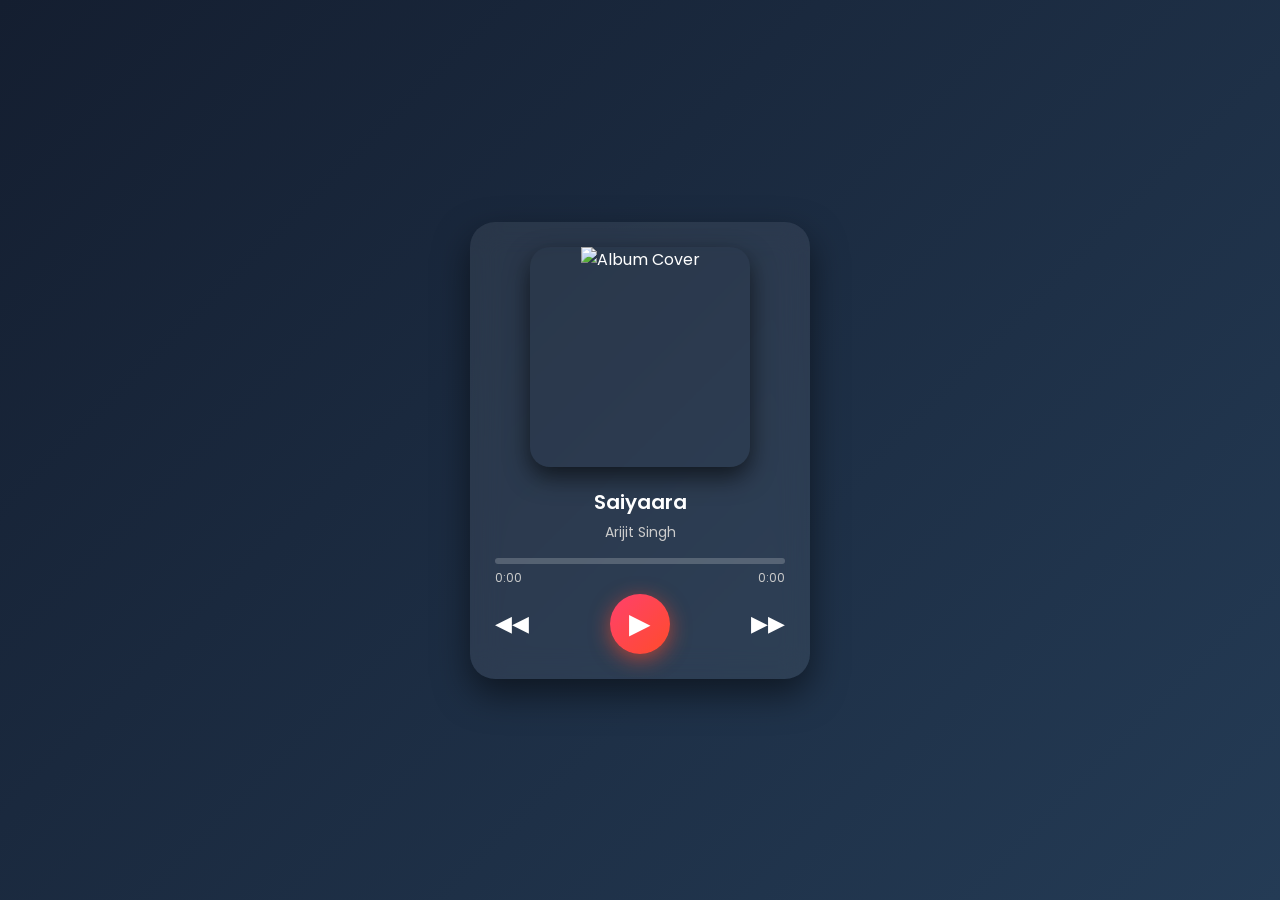
==== 1.html @ be44716a "Add files via upload" ====
<!DOCTYPE html>
<html lang="en">
<head>
  <meta charset="UTF-8">
  <meta name="viewport" content="width=device-width, initial-scale=1.0">
  <title>Music Player</title>
  <link rel="stylesheet" href="2style.css">
<style>
  </style>
</head>
<body>
  <div class="player">
    <!-- Player Top -->
    <div class="player-top">
      <div class="cover">
        <img id="cover" src="song4.jpg" alt="Album Cover">
      </div>
      <div class="song-info">
        <h3 id="title">Saiyaara</h3>
        <p id="artist">Arijit Singh</p>
        <div class="progress" id="progress-container">
          <div class="progress-bar">
            <div id="progress"></div>
          </div>
          <span id="current-time">0:00</span>
          <span id="duration">0:00</span>
        </div>
      </div>
    </div>
    <!-- Player Bottom -->
    <div class="player-bottom">
      <button id="prev" aria-label="Previous Song">&#9664;&#9664;</button>
      <button id="play" aria-label="Play/Pause">&#9654;</button>
      <button id="next" aria-label="Next Song">&#9654;&#9654;</button>
    </div>
    <audio id="audio"></audio>
  </div>
  <script src="3file.js"></script>
</body>
</html>
---- 2style.css ----
/* Google Font */
@import url('https://fonts.googleapis.com/css2?family=Poppins:wght@300;400;500;600&display=swap');

* {
  margin: 0;
  padding: 0;
  box-sizing: border-box;
  font-family: 'Poppins', sans-serif;
}

body {
  height: 100vh;
  display: flex;
  justify-content: center;
  align-items: center;
  background: linear-gradient(135deg, #141e30, #243b55);
}

/* Player Container */
.player {
  width: 340px;
  background: rgba(255, 255, 255, 0.07);
  backdrop-filter: blur(15px);
  border-radius: 25px;
  padding: 25px;
  color: #fff;
  box-shadow: 0 15px 35px rgba(0, 0, 0, 0.5);
  transition: 0.3s ease;
}

.player:hover {
  transform: translateY(-5px);
}

/* Player Top */
.player-top {
  text-align: center;
}

/* Cover Image */
.cover {
  width: 220px;
  height: 220px;
  margin: 0 auto 20px auto;
  border-radius: 20px;
  overflow: hidden;
  box-shadow: 0 10px 25px rgba(0, 0, 0, 0.6);
}

.cover img {
  width: 100%;
  height: 100%;
  object-fit: cover;
  transition: 0.4s ease;
}

.cover img:hover {
  transform: scale(1.05);
}

/* Song Info */
.song-info h3 {
  font-size: 20px;
  font-weight: 600;
  margin-bottom: 5px;
}

.song-info p {
  font-size: 14px;
  color: #ccc;
  margin-bottom: 15px;
}

/* Progress Section */
.progress {
  width: 100%;
}

.progress-bar {
  height: 6px;
  background: rgba(255, 255, 255, 0.2);
  border-radius: 10px;
  cursor: pointer;
  position: relative;
  overflow: hidden;
}

#progress {
  height: 100%;
  width: 0%;
  background: linear-gradient(90deg, #ff416c, #ff4b2b);
  border-radius: 10px;
  transition: width 0.2s linear;
}

/* Time */
.progress span {
  font-size: 12px;
  margin-top: 5px;
  display: inline-block;
  color: #ccc;
}

#current-time {
  float: left;
}

#duration {
  float: right;
}

/* Player Bottom */
.player-bottom {
  margin-top: 30px;
  display: flex;
  justify-content: space-between;
  align-items: center;
}

/* Buttons */
.player-bottom button {
  background: none;
  border: none;
  font-size: 22px;
  color: white;
  cursor: pointer;
  transition: 0.3s ease;
}

#play {
  font-size: 28px;
  background: linear-gradient(135deg, #ff416c, #ff4b2b);
  width: 60px;
  height: 60px;
  border-radius: 50%;
  display: flex;
  justify-content: center;
  align-items: center;
  box-shadow: 0 5px 20px rgba(255, 75, 43, 0.6);
}

.player-bottom button:hover {
  transform: scale(1.2);
  color: #ff4b2b;
}

#play:hover {
  color: white;
}
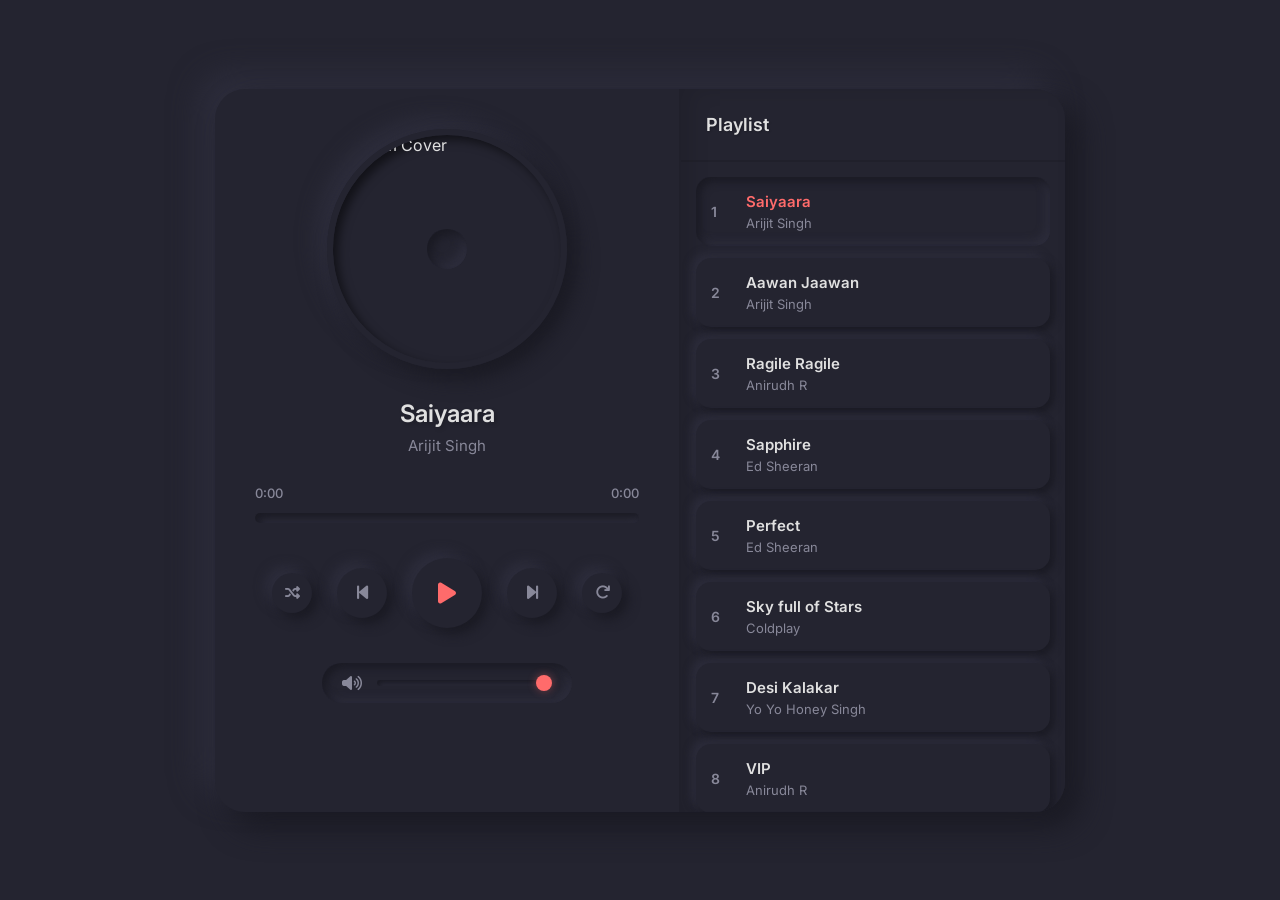
==== commit 0d0f3659: "Implement Neumorphic dark theme, new playlist logic, and add local songs" ====
--- a/1.html
+++ b/1.html
@@ -1,40 +1,67 @@
-<!DOCTYPE html>
-<html lang="en">
-<head>
-  <meta charset="UTF-8">
-  <meta name="viewport" content="width=device-width, initial-scale=1.0">
-  <title>Music Player</title>
-  <link rel="stylesheet" href="2style.css">
-<style>
-  </style>
-</head>
-<body>
-  <div class="player">
-    <!-- Player Top -->
-    <div class="player-top">
-      <div class="cover">
-        <img id="cover" src="song4.jpg" alt="Album Cover">
-      </div>
-      <div class="song-info">
-        <h3 id="title">Saiyaara</h3>
-        <p id="artist">Arijit Singh</p>
-        <div class="progress" id="progress-container">
-          <div class="progress-bar">
-            <div id="progress"></div>
-          </div>
-          <span id="current-time">0:00</span>
-          <span id="duration">0:00</span>
-        </div>
-      </div>
-    </div>
-    <!-- Player Bottom -->
-    <div class="player-bottom">
-      <button id="prev" aria-label="Previous Song">&#9664;&#9664;</button>
-      <button id="play" aria-label="Play/Pause">&#9654;</button>
-      <button id="next" aria-label="Next Song">&#9654;&#9654;</button>
-    </div>
-    <audio id="audio"></audio>
-  </div>
-  <script src="3file.js"></script>
-</body>
-</html>
+<!DOCTYPE html>
+<html lang="en">
+<head>
+  <meta charset="UTF-8">
+  <meta name="viewport" content="width=device-width, initial-scale=1.0">
+  <title>Elegant Music Player</title>
+  <link rel="stylesheet" href="2style.css">
+  <!-- FontAwesome for icons -->
+  <link rel="stylesheet" href="https://cdnjs.cloudflare.com/ajax/libs/font-awesome/6.4.0/css/all.min.css">
+</head>
+<body>
+  <div class="player-container">
+    <div class="player-main">
+      <!-- Player Top: Cover and Info -->
+      <div class="player-top">
+        <div class="cover-wrapper">
+          <img id="cover" src="songs/song4.jpg" alt="Album Cover">
+        </div>
+        <div class="song-info">
+          <h3 id="title">Saiyaara</h3>
+          <p id="artist">Arijit Singh</p>
+        </div>
+      </div>
+
+      <!-- Progress Area -->
+      <div class="progress-area">
+        <div class="time-info">
+          <span id="current-time">0:00</span>
+          <span id="duration">0:00</span>
+        </div>
+        <div class="progress-container" id="progress-container">
+          <div class="progress-bar" id="progress"></div>
+        </div>
+      </div>
+
+      <!-- Controls -->
+      <div class="controls">
+        <button id="shuffle" class="control-btn small-btn" title="Shuffle"><i class="fas fa-random"></i></button>
+        <button id="prev" class="control-btn" title="Previous"><i class="fas fa-step-backward"></i></button>
+        <button id="play" class="control-btn play-btn" title="Play/Pause"><i class="fas fa-play"></i></button>
+        <button id="next" class="control-btn" title="Next"><i class="fas fa-step-forward"></i></button>
+        <button id="repeat" class="control-btn small-btn" title="Repeat"><i class="fas fa-redo"></i></button>
+      </div>
+
+      <!-- Volume -->
+      <div class="volume-area">
+        <button id="mute" class="volume-btn"><i class="fas fa-volume-up"></i></button>
+        <input type="range" id="volume-slider" min="0" max="100" value="100">
+      </div>
+
+      <audio id="audio"></audio>
+    </div>
+
+    <!-- Playlist Section -->
+    <div class="playlist-section">
+      <div class="playlist-header">
+        <h3>Playlist</h3>
+      </div>
+      <ul id="playlist" class="playlist-list">
+        <!-- Playlist items will be generated by JS -->
+      </ul>
+    </div>
+  </div>
+
+  <script src="3file.js"></script>
+</body>
+</html>
--- a/2style.css
+++ b/2style.css
@@ -1,149 +1,356 @@
-/* Google Font */
-@import url('https://fonts.googleapis.com/css2?family=Poppins:wght@300;400;500;600&display=swap');
-
-* {
-  margin: 0;
-  padding: 0;
-  box-sizing: border-box;
-  font-family: 'Poppins', sans-serif;
-}
-
-body {
-  height: 100vh;
-  display: flex;
-  justify-content: center;
-  align-items: center;
-  background: linear-gradient(135deg, #141e30, #243b55);
-}
-
-/* Player Container */
-.player {
-  width: 340px;
-  background: rgba(255, 255, 255, 0.07);
-  backdrop-filter: blur(15px);
-  border-radius: 25px;
-  padding: 25px;
-  color: #fff;
-  box-shadow: 0 15px 35px rgba(0, 0, 0, 0.5);
-  transition: 0.3s ease;
-}
-
-.player:hover {
-  transform: translateY(-5px);
-}
-
-/* Player Top */
-.player-top {
-  text-align: center;
-}
-
-/* Cover Image */
-.cover {
-  width: 220px;
-  height: 220px;
-  margin: 0 auto 20px auto;
-  border-radius: 20px;
-  overflow: hidden;
-  box-shadow: 0 10px 25px rgba(0, 0, 0, 0.6);
-}
-
-.cover img {
-  width: 100%;
-  height: 100%;
-  object-fit: cover;
-  transition: 0.4s ease;
-}
-
-.cover img:hover {
-  transform: scale(1.05);
-}
-
-/* Song Info */
-.song-info h3 {
-  font-size: 20px;
-  font-weight: 600;
-  margin-bottom: 5px;
-}
-
-.song-info p {
-  font-size: 14px;
-  color: #ccc;
-  margin-bottom: 15px;
-}
-
-/* Progress Section */
-.progress {
-  width: 100%;
-}
-
-.progress-bar {
-  height: 6px;
-  background: rgba(255, 255, 255, 0.2);
-  border-radius: 10px;
-  cursor: pointer;
-  position: relative;
-  overflow: hidden;
-}
-
-#progress {
-  height: 100%;
-  width: 0%;
-  background: linear-gradient(90deg, #ff416c, #ff4b2b);
-  border-radius: 10px;
-  transition: width 0.2s linear;
-}
-
-/* Time */
-.progress span {
-  font-size: 12px;
-  margin-top: 5px;
-  display: inline-block;
-  color: #ccc;
-}
-
-#current-time {
-  float: left;
-}
-
-#duration {
-  float: right;
-}
-
-/* Player Bottom */
-.player-bottom {
-  margin-top: 30px;
-  display: flex;
-  justify-content: space-between;
-  align-items: center;
-}
-
-/* Buttons */
-.player-bottom button {
-  background: none;
-  border: none;
-  font-size: 22px;
-  color: white;
-  cursor: pointer;
-  transition: 0.3s ease;
-}
-
-#play {
-  font-size: 28px;
-  background: linear-gradient(135deg, #ff416c, #ff4b2b);
-  width: 60px;
-  height: 60px;
-  border-radius: 50%;
-  display: flex;
-  justify-content: center;
-  align-items: center;
-  box-shadow: 0 5px 20px rgba(255, 75, 43, 0.6);
-}
-
-.player-bottom button:hover {
-  transform: scale(1.2);
-  color: #ff4b2b;
-}
-
-#play:hover {
-  color: white;
+@import url('https://fonts.googleapis.com/css2?family=Inter:wght@300;400;500;600&display=swap');
+
+:root {
+  --bg-main: #242430;
+  --text-main: #e0e0e0;
+  --text-muted: #888899;
+  --accent: #ff6b6b; /* Vibrant coral for contrast */
+  --accent-shadow: rgba(255, 107, 107, 0.4);
+  
+  --shadow-dark: #1a1a23;
+  --shadow-light: #2e2e3d;
+}
+
+* {
+  margin: 0;
+  padding: 0;
+  box-sizing: border-box;
+  font-family: 'Inter', sans-serif;
+}
+
+body {
+  min-height: 100vh;
+  display: flex;
+  justify-content: center;
+  align-items: center;
+  background-color: var(--bg-main);
+  color: var(--text-main);
+  padding: 20px;
+}
+
+/* Main Layout */
+.player-container {
+  display: flex;
+  flex-direction: row;
+  background: var(--bg-main);
+  border-radius: 30px;
+  box-shadow: 15px 15px 30px var(--shadow-dark), -15px -15px 30px var(--shadow-light);
+  overflow: hidden;
+  max-width: 850px;
+  width: 100%;
+}
+
+@media (max-width: 768px) {
+  .player-container {
+    flex-direction: column;
+    max-width: 400px;
+  }
+}
+
+/* Player Main Section (Left) */
+.player-main {
+  flex: 1;
+  padding: 40px;
+  display: flex;
+  flex-direction: column;
+  align-items: center;
+}
+
+/* Cover Art */
+.player-top {
+  display: flex;
+  flex-direction: column;
+  align-items: center;
+  width: 100%;
+}
+
+.cover-wrapper {
+  width: 240px;
+  height: 240px;
+  border-radius: 50%;
+  overflow: hidden;
+  margin-bottom: 30px;
+  box-shadow: 10px 10px 20px var(--shadow-dark), -10px -10px 20px var(--shadow-light), inset 5px 5px 10px rgba(0,0,0,0.5);
+  border: 6px solid var(--bg-main);
+  position: relative;
+}
+
+.cover-wrapper::after {
+  content: '';
+  position: absolute;
+  top: 50%;
+  left: 50%;
+  transform: translate(-50%, -50%);
+  width: 40px;
+  height: 40px;
+  background: var(--bg-main);
+  border-radius: 50%;
+  box-shadow: inset 5px 5px 10px var(--shadow-dark), inset -5px -5px 10px var(--shadow-light);
+}
+
+.cover-wrapper img {
+  width: 100%;
+  height: 100%;
+  object-fit: cover;
+  transition: transform 0.5s ease;
+}
+
+.cover-wrapper.playing img {
+  animation: spin 8s linear infinite;
+}
+
+@keyframes spin {
+  0% { transform: rotate(0deg); }
+  100% { transform: rotate(360deg); }
+}
+
+/* Song Info */
+.song-info {
+  text-align: center;
+  margin-bottom: 30px;
+}
+
+.song-info h3 {
+  font-size: 24px;
+  font-weight: 600;
+  margin-bottom: 8px;
+  color: var(--text-main);
+  text-shadow: 2px 2px 4px rgba(0,0,0,0.2);
+}
+
+.song-info p {
+  font-size: 15px;
+  color: var(--text-muted);
+}
+
+/* Progress */
+.progress-area {
+  width: 100%;
+  margin-bottom: 35px;
+}
+
+.time-info {
+  display: flex;
+  justify-content: space-between;
+  font-size: 13px;
+  font-weight: 500;
+  color: var(--text-muted);
+  margin-bottom: 12px;
+}
+
+.progress-container {
+  height: 10px;
+  background: var(--bg-main);
+  border-radius: 5px;
+  cursor: pointer;
+  box-shadow: inset 4px 4px 8px var(--shadow-dark), inset -4px -4px 8px var(--shadow-light);
+  position: relative;
+  overflow: hidden;
+}
+
+.progress-bar {
+  height: 100%;
+  width: 0%;
+  background: linear-gradient(90deg, #ff4b4b, var(--accent));
+  border-radius: 5px;
+  transition: width 0.1s linear;
+  box-shadow: 0 0 10px var(--accent-shadow);
+}
+
+/* Controls */
+.controls {
+  display: flex;
+  align-items: center;
+  justify-content: center;
+  gap: 25px;
+  margin-bottom: 35px;
+}
+
+.control-btn {
+  background: var(--bg-main);
+  border: none;
+  color: var(--text-muted);
+  width: 50px;
+  height: 50px;
+  border-radius: 50%;
+  font-size: 18px;
+  cursor: pointer;
+  box-shadow: 6px 6px 12px var(--shadow-dark), -6px -6px 12px var(--shadow-light);
+  transition: all 0.2s ease;
+  display: flex;
+  justify-content: center;
+  align-items: center;
+}
+
+.control-btn:hover {
+  color: var(--accent);
+}
+
+.control-btn:active, .control-btn.active {
+  box-shadow: inset 4px 4px 8px var(--shadow-dark), inset -4px -4px 8px var(--shadow-light);
+  color: var(--accent);
+}
+
+.play-btn {
+  width: 70px;
+  height: 70px;
+  font-size: 24px;
+  color: var(--accent);
+}
+
+.play-btn:active {
+  box-shadow: inset 6px 6px 12px var(--shadow-dark), inset -6px -6px 12px var(--shadow-light);
+}
+
+.small-btn {
+  width: 40px;
+  height: 40px;
+  font-size: 15px;
+}
+
+/* Volume */
+.volume-area {
+  display: flex;
+  align-items: center;
+  gap: 15px;
+  width: 100%;
+  max-width: 250px;
+  background: var(--bg-main);
+  padding: 10px 20px;
+  border-radius: 20px;
+  box-shadow: inset 4px 4px 8px var(--shadow-dark), inset -4px -4px 8px var(--shadow-light);
+}
+
+.volume-btn {
+  background: none;
+  border: none;
+  color: var(--text-muted);
+  font-size: 16px;
+  cursor: pointer;
+  width: 24px;
+  transition: color 0.2s;
+}
+
+.volume-btn:hover {
+  color: var(--accent);
+}
+
+input[type=range] {
+  -webkit-appearance: none;
+  width: 100%;
+  height: 6px;
+  background: var(--bg-main);
+  border-radius: 3px;
+  outline: none;
+  box-shadow: inset 2px 2px 5px var(--shadow-dark), inset -2px -2px 5px var(--shadow-light);
+}
+
+input[type=range]::-webkit-slider-thumb {
+  -webkit-appearance: none;
+  width: 16px;
+  height: 16px;
+  border-radius: 50%;
+  background: var(--accent);
+  cursor: pointer;
+  box-shadow: 0 0 8px var(--accent-shadow);
+}
+
+/* Playlist Section (Right) */
+.playlist-section {
+  flex: 1;
+  display: flex;
+  flex-direction: column;
+  background: var(--bg-main);
+  border-left: 2px solid rgba(0,0,0,0.1);
+  box-shadow: inset 10px 0 20px rgba(0,0,0,0.1);
+}
+
+@media (max-width: 768px) {
+  .playlist-section {
+    border-left: none;
+    border-top: 2px solid rgba(0,0,0,0.1);
+    box-shadow: inset 0 10px 20px rgba(0,0,0,0.1);
+  }
+}
+
+.playlist-header {
+  padding: 25px;
+  border-bottom: 2px solid rgba(0,0,0,0.1);
+}
+
+.playlist-header h3 {
+  font-size: 18px;
+  font-weight: 600;
+  color: var(--text-main);
+  text-shadow: 1px 1px 2px rgba(0,0,0,0.2);
+}
+
+.playlist-list {
+  list-style: none;
+  overflow-y: auto;
+  max-height: 650px;
+  flex: 1;
+  padding: 15px;
+}
+
+/* Scrollbar styles */
+.playlist-list::-webkit-scrollbar {
+  width: 8px;
+}
+.playlist-list::-webkit-scrollbar-track {
+  background: var(--bg-main);
+  box-shadow: inset 2px 2px 5px var(--shadow-dark);
+  border-radius: 4px;
+}
+.playlist-list::-webkit-scrollbar-thumb {
+  background: var(--shadow-light);
+  border-radius: 4px;
+}
+
+.playlist-item {
+  display: flex;
+  align-items: center;
+  padding: 15px;
+  margin-bottom: 12px;
+  border-radius: 15px;
+  cursor: pointer;
+  background: var(--bg-main);
+  box-shadow: 4px 4px 8px var(--shadow-dark), -4px -4px 8px var(--shadow-light);
+  transition: all 0.2s ease;
+}
+
+.playlist-item:hover {
+  transform: translateY(-2px);
+  box-shadow: 6px 6px 12px var(--shadow-dark), -6px -6px 12px var(--shadow-light);
+}
+
+.playlist-item.playing {
+  box-shadow: inset 4px 4px 8px var(--shadow-dark), inset -4px -4px 8px var(--shadow-light);
+}
+
+.playlist-item.playing .item-title {
+  color: var(--accent);
+}
+
+.item-index {
+  font-size: 14px;
+  font-weight: 600;
+  color: var(--text-muted);
+  width: 35px;
+}
+
+.item-info {
+  flex: 1;
+}
+
+.item-title {
+  font-size: 15px;
+  font-weight: 600;
+  color: var(--text-main);
+  margin-bottom: 4px;
+}
+
+.item-artist {
+  font-size: 13px;
+  color: var(--text-muted);
 }
